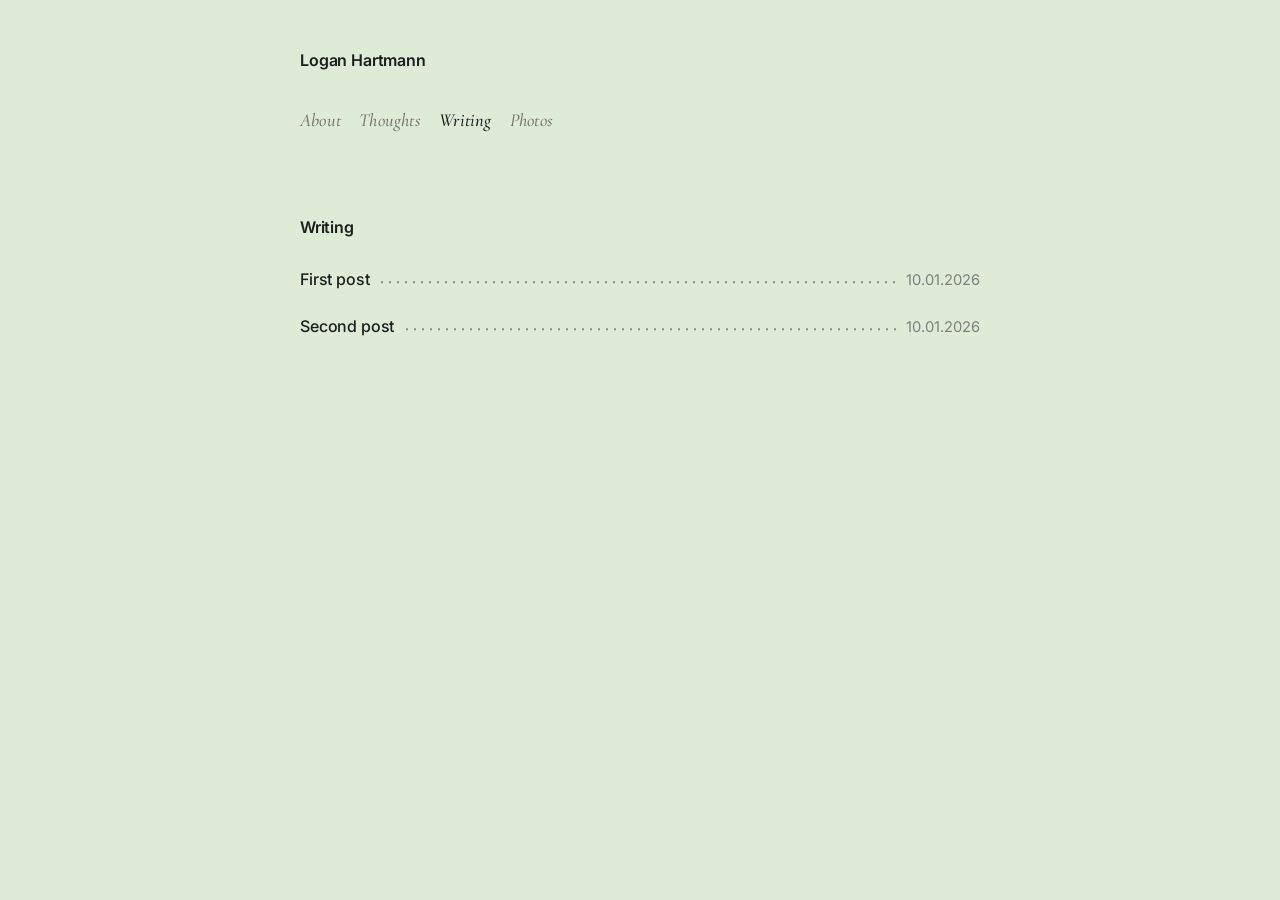
==== essays.html @ 28438f60 "Rename posts.html to essays.html" ====
<!DOCTYPE html>
<html lang="en">
<head>
  <meta charset="UTF-8" />
  <meta name="viewport" content="width=device-width, initial-scale=1.0"/>
  <title>Writing — Logan Hartmann</title>

  <link rel="preconnect" href="https://fonts.googleapis.com">
  <link rel="preconnect" href="https://fonts.gstatic.com" crossorigin>
  <link
    href="https://fonts.googleapis.com/css2?family=Inter:wght@400;500;600&family=Cormorant+Garamond:ital,wght@0,500;1,500;1,600&display=swap"
    rel="stylesheet"
  >

  <link rel="stylesheet" href="styles.css">
</head>
<body data-page="writing">
  <div class="page">
    <header class="site-header">
      <a class="site-name" href="/">Logan Hartmann</a>
    </header>

    <nav class="site-nav" aria-label="Main navigation">
      <a href="index.html" data-nav="about">About</a>
      <a href="thoughts.html" data-nav="thoughts">Thoughts</a>
      <a href="posts.html" data-nav="writing">Writing</a>
      <a href="photos.html" data-nav="photos">Photos</a>
    </nav>

    <main>
      <section class="section">
        <div class="section-head">
          <h2>Writing</h2>
        </div>

        <div class="thought-list" id="all-posts"></div>
      </section>
    </main>
  </div>

  <script src="script.js"></script>
</body>
</html>
---- styles.css ----
:root {
  --bg: #ddebd7;
  --heading: #1b1f1d;
  --body: #4f5a53;
  --muted: #7a827c;
  --nav: #7d746d;
  --nav-active: #1b1f1d;
  --accent: #a0587c;

  --font: "Inter", sans-serif;
  --font-nav: "Cormorant Garamond", serif;
}

* {
  box-sizing: border-box;
}

html {
  scroll-behavior: smooth;
}

body {
  margin: 0;
  background: var(--bg);
  color: var(--body);
  font-family: var(--font);
  line-height: 1.6;
  -webkit-font-smoothing: antialiased;
}

a {
  color: inherit;
  text-decoration-color: color-mix(in srgb, var(--accent) 60%, transparent);
  text-underline-offset: 3px;
  text-decoration-thickness: 1px;
}

.page {
  width: min(680px, calc(100% - 2rem));
  margin: 0 auto;
  padding: 3rem 0 5rem;
}

.site-header {
  margin-bottom: 2rem;
}

.site-name {
  display: inline-block;
  text-decoration: none;
  color: var(--heading);
  font-size: 1rem;
  font-weight: 600;
  letter-spacing: -0.01em;
}

.site-nav {
  display: flex;
  gap: 1.15rem;
  margin-bottom: 4.75rem;
  flex-wrap: wrap;
}

.site-nav a {
  text-decoration: none;
  color: var(--nav);
  font-family: var(--font-nav);
  font-size: 1.15rem;
  font-style: italic;
  font-weight: 500;
  letter-spacing: 0.01em;
  transition: color 0.25s ease;
}

.site-nav a:hover {
  color: var(--heading);
}

.site-nav a.active {
  color: var(--nav-active);
}

.intro {
  margin-bottom: 5rem;
  max-width: 38rem;
}

.intro-line {
  margin: 0;
  color: var(--body);
  font-size: 1rem;
  font-weight: 400;
  letter-spacing: -0.01em;
  line-height: 1.4;
}

.section {
  margin-top: 5rem;
}

.section-head {
  margin-bottom: 1.15rem;
  display: flex;
  justify-content: space-between;
  align-items: baseline;
  gap: 1rem;
}

.section-head h2 {
  margin: 0;
  color: var(--heading);
  font-size: 1rem;
  font-weight: 600;
  letter-spacing: -0.015em;
}

.section-head a {
  color: var(--muted);
  font-size: 0.95rem;
  text-decoration: none;
}

.thought-list {
  display: grid;
  gap: 0.15rem;
}

.thought-item {
  display: block;
  padding: 0.65rem 0;
  text-decoration: none;
}

.thought-row {
  display: grid;
  grid-template-columns: auto 1fr auto;
  align-items: baseline;
  gap: 0.55rem;
}

.thought-title {
  color: var(--heading);
  font-size: 1rem;
  font-weight: 500;
  letter-spacing: -0.01em;
  line-height: 1.3;
  transition: color 0.22s ease;
}

.thought-dots {
  height: 0.7em;
  align-self: center;
  background-image: radial-gradient(circle, rgba(27, 31, 29, 0.45) 1.15px, transparent 1.25px);
  background-size: 8px 8px;
  background-position: left center;
  background-repeat: repeat-x;
  transform: translateY(0.08em);
  transition: opacity 0.22s ease, filter 0.22s ease;
}

.thought-meta {
  color: var(--muted);
  font-size: 0.92rem;
  font-weight: 400;
  white-space: nowrap;
  transition: color 0.28s ease;
}

.thought-item:hover .thought-title,
.thought-item:hover .thought-meta {
  color: var(--heading);
}

.thought-item:hover .thought-dots {
  filter: brightness(0.45);
}

.thought-tree {
  display: grid;
  gap: 0.55rem;
}

.tree-node {
  padding-left: 0;
}

.tree-group {
  border-left: 1px solid rgba(27, 31, 29, 0.12);
  margin-left: 0.35rem;
  padding-left: 1rem;
  margin-top: 0.5rem;
}

.tree-toggle {
  appearance: none;
  border: 0;
  background: transparent;
  padding: 0;
  font: inherit;
  color: var(--heading);
  cursor: pointer;
  display: inline-flex;
  align-items: center;
  gap: 0.45rem;
}

.tree-toggle::before {
  content: "▾";
  color: var(--muted);
  font-size: 0.8rem;
  transition: transform 0.22s ease, color 0.22s ease;
}

.tree-node.collapsed > .tree-toggle::before {
  transform: rotate(-90deg);
}

.tree-label {
  color: var(--heading);
  font-weight: 500;
  transition: color 0.22s ease;
}

.tree-leaf {
  display: block;
  text-decoration: none;
  color: var(--body);
  padding: 0.15rem 0;
  transition: color 0.22s ease;
}

.tree-leaf:hover,
.tree-toggle:hover .tree-label,
.tree-toggle:hover::before {
  color: var(--heading);
}

.tree-node.collapsed > .tree-group {
  display: none;
}

.post-page {
  max-width: 38rem;
}

.post-title {
  margin: 0.4rem 0 1.25rem;
  color: var(--heading);
  font-size: clamp(2rem, 5vw, 3rem);
  line-height: 1.08;
  letter-spacing: -0.03em;
  font-weight: 500;
}

.post-body {
  color: var(--body);
  font-size: 1.02rem;
}

.post-body p {
  margin: 1.2rem 0;
}

@media (max-width: 700px) {
  .page {
    width: min(680px, calc(100% - 1.5rem));
    padding-top: 2.5rem;
  }

  .site-nav {
    margin-bottom: 4rem;
  }

  .intro {
    margin-bottom: 4rem;
  }

  .section {
    margin-top: 4rem;
  }

  .section-head {
    flex-direction: column;
    align-items: flex-start;
  }

  .thought-row {
    grid-template-columns: 1fr;
    gap: 0.2rem;
  }

  .thought-dots {
    display: none;
  }
}
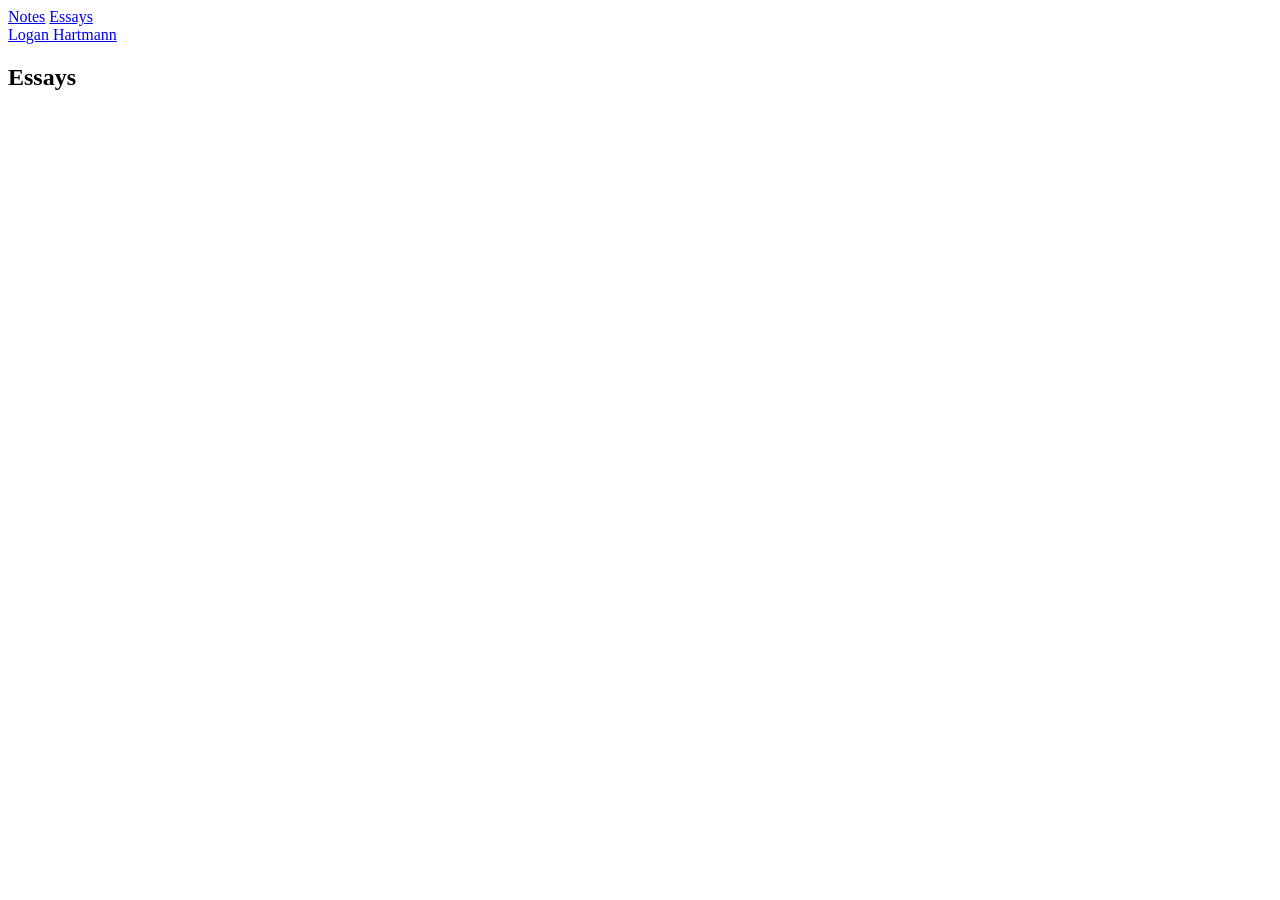
==== commit 95c1f8cd: "Create essays.html with basic structure and links" ====
--- a/essays.html
+++ b/essays.html
@@ -3,7 +3,7 @@
 <head>
   <meta charset="UTF-8" />
   <meta name="viewport" content="width=device-width, initial-scale=1.0"/>
-  <title>Writing — Logan Hartmann</title>
+  <title>Essays — Logan Hartmann</title>
 
   <link rel="preconnect" href="https://fonts.googleapis.com">
   <link rel="preconnect" href="https://fonts.gstatic.com" crossorigin>
@@ -14,28 +14,28 @@
 
   <link rel="stylesheet" href="styles.css">
 </head>
-<body data-page="writing">
-  <div class="page">
-    <header class="site-header">
-      <a class="site-name" href="/">Logan Hartmann</a>
-    </header>
+<body data-page="essays">
+  <div class="page-shell">
+    <aside class="side-nav">
+      <a class="side-link" href="notes.html" data-nav="notes">Notes</a>
+      <a class="side-link" href="essays.html" data-nav="essays">Essays</a>
+    </aside>
 
-    <nav class="site-nav" aria-label="Main navigation">
-      <a href="index.html" data-nav="about">About</a>
-      <a href="thoughts.html" data-nav="thoughts">Thoughts</a>
-      <a href="posts.html" data-nav="writing">Writing</a>
-      <a href="photos.html" data-nav="photos">Photos</a>
-    </nav>
+    <div class="page">
+      <header class="site-header">
+        <a class="site-name" href="/">Logan Hartmann</a>
+      </header>
 
-    <main>
-      <section class="section">
-        <div class="section-head">
-          <h2>Writing</h2>
-        </div>
+      <main>
+        <section class="section">
+          <div class="section-head">
+            <h2>Essays</h2>
+          </div>
 
-        <div class="thought-list" id="all-posts"></div>
-      </section>
-    </main>
+          <div class="essay-list" id="all-essays"></div>
+        </section>
+      </main>
+    </div>
   </div>
 
   <script src="script.js"></script>
